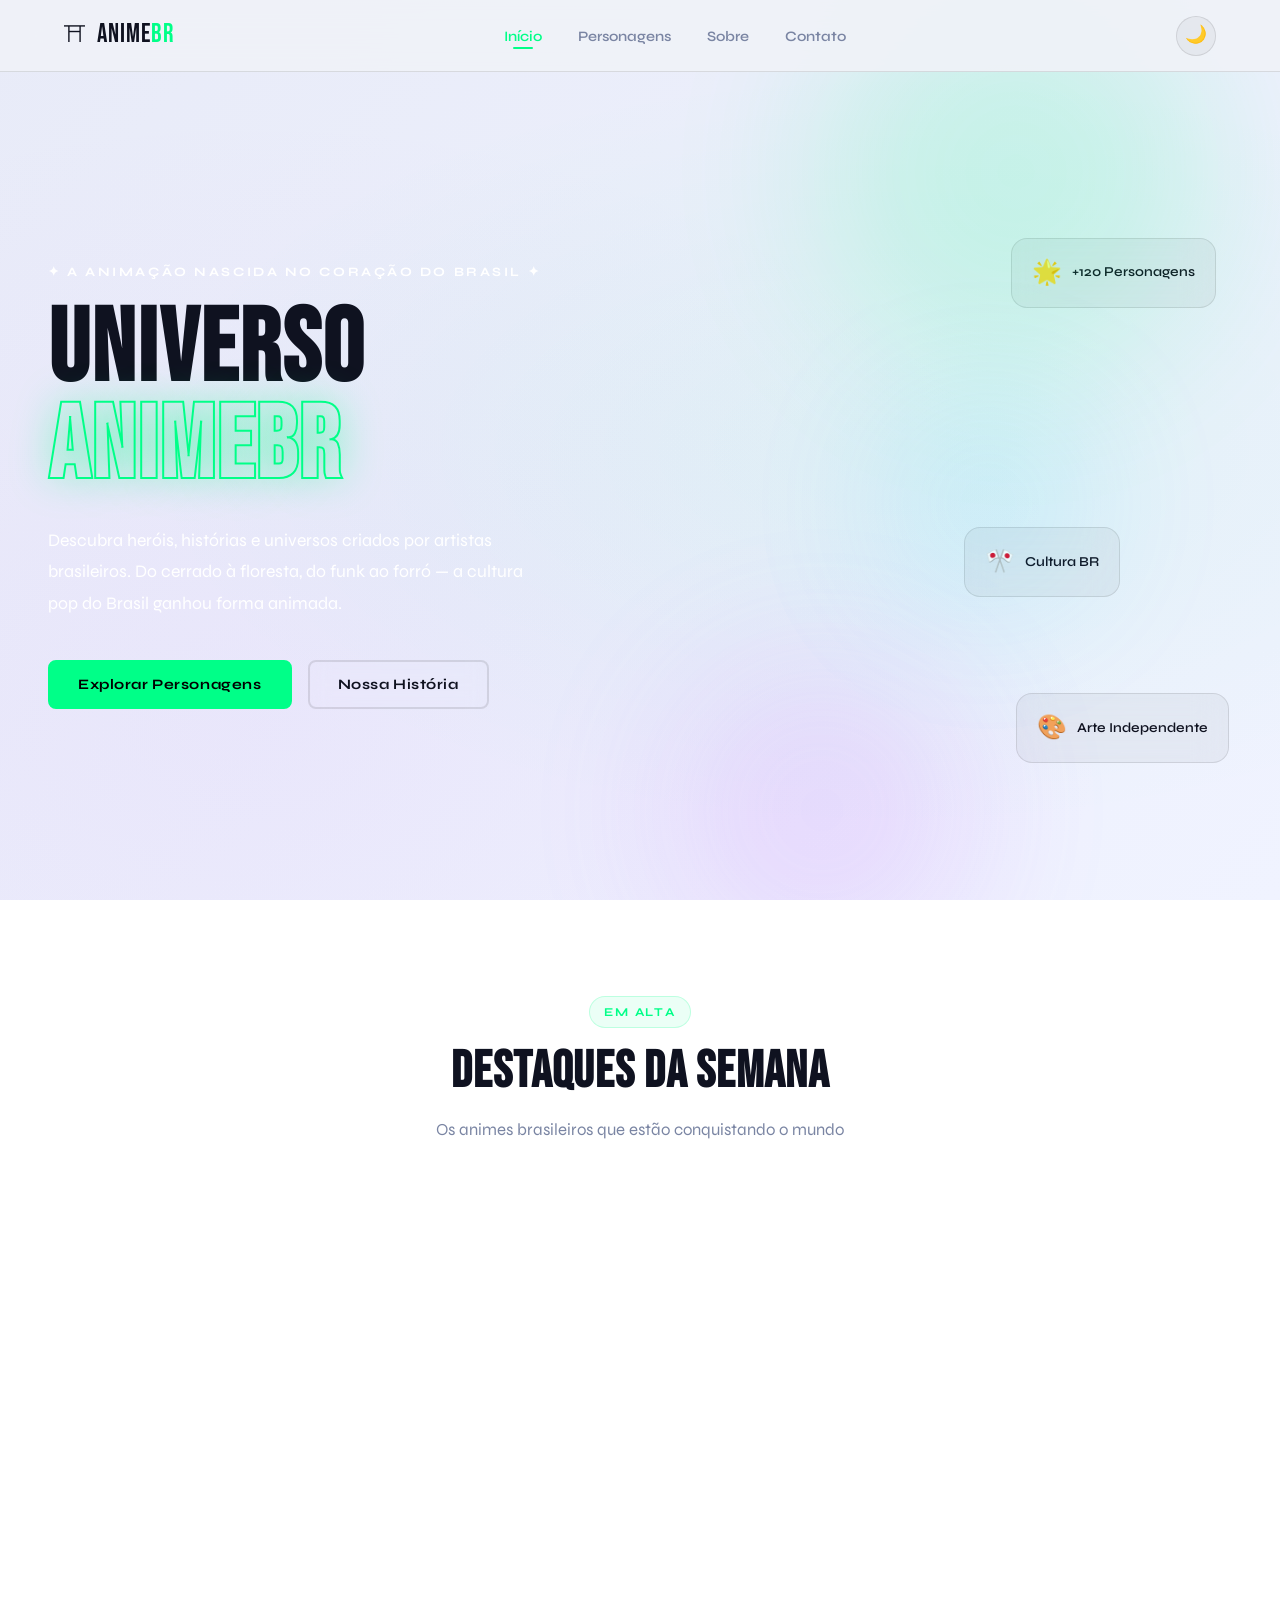
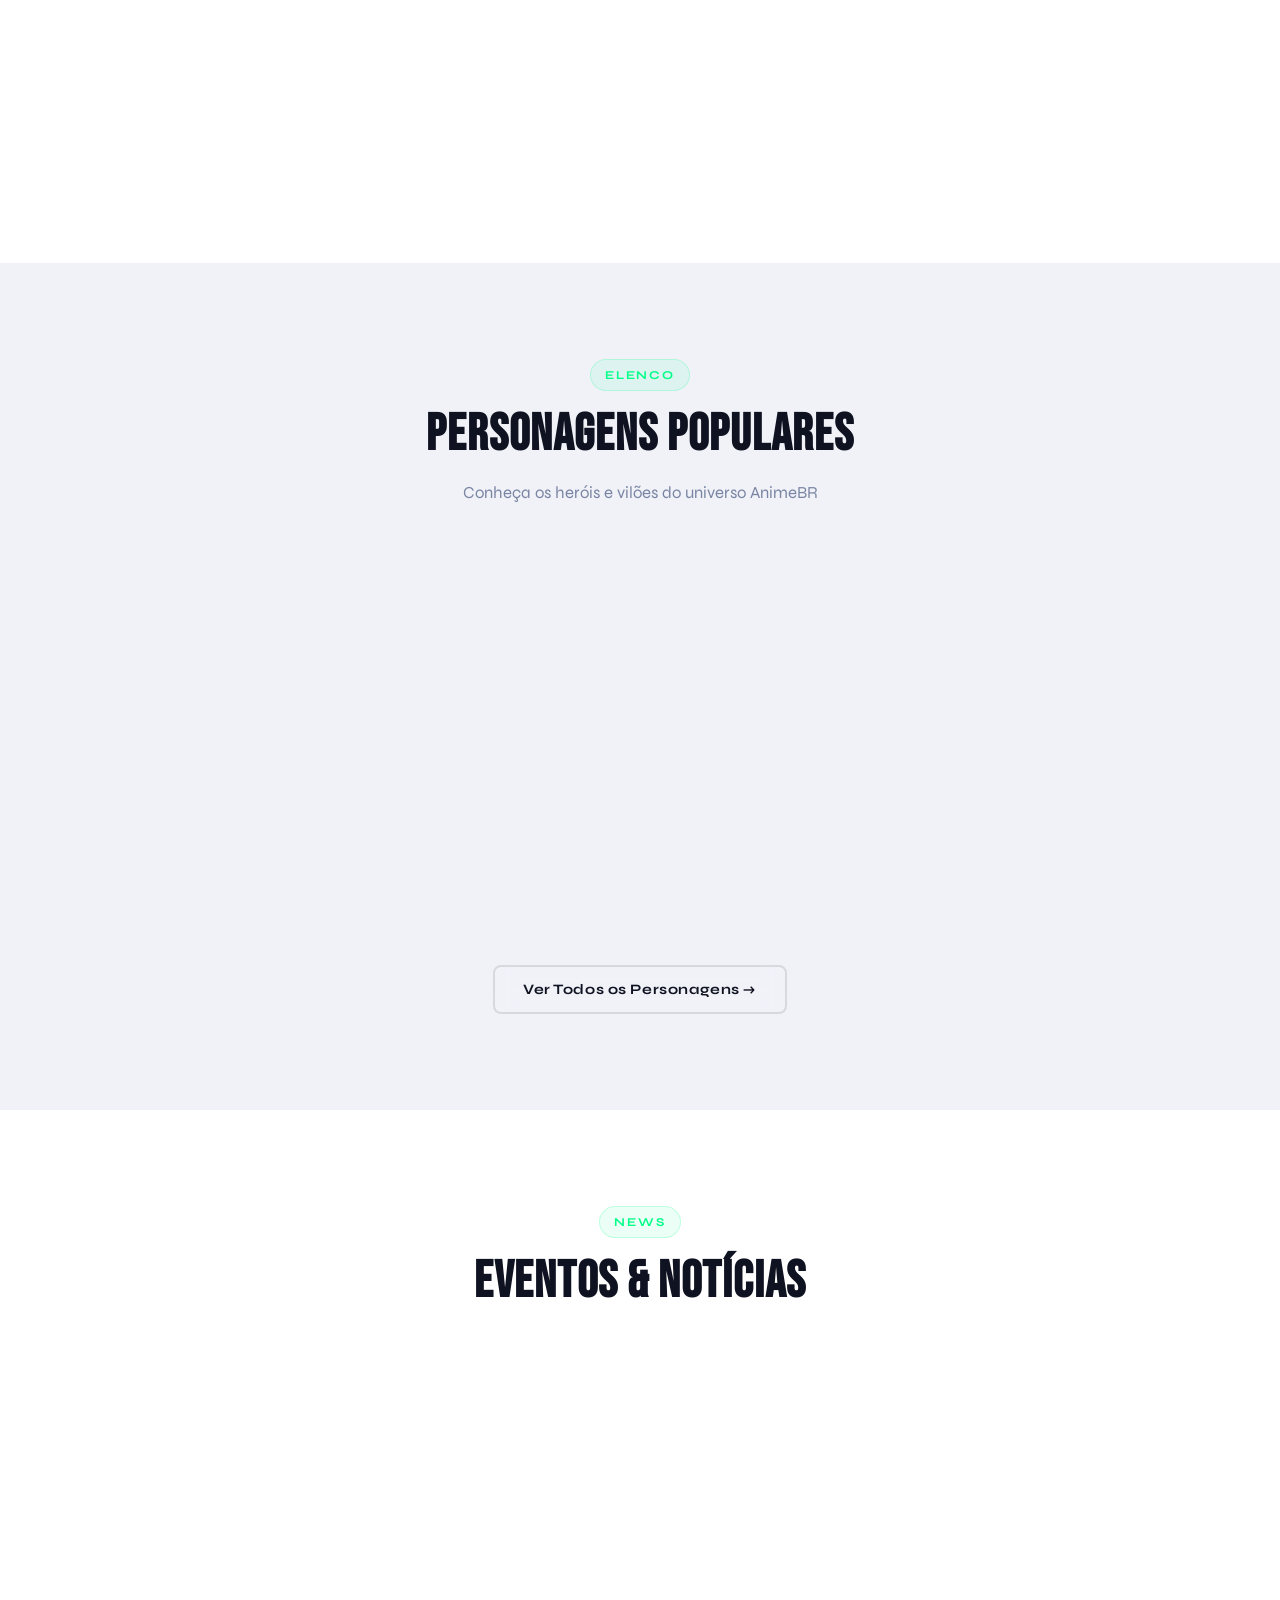
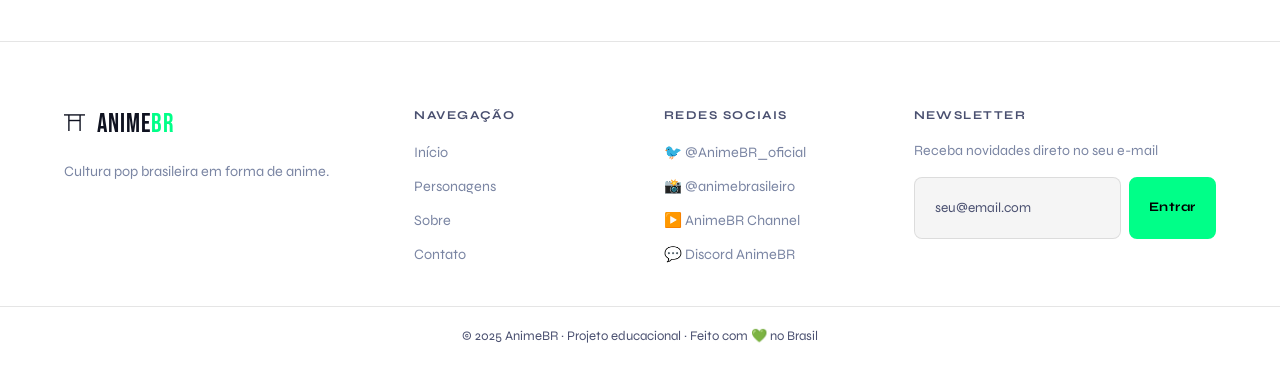
==== index.html @ d9c0e910 "initial commit" ====
<!DOCTYPE html>
<html lang="pt-BR">
<head>
  <meta charset="UTF-8" />
  <meta name="viewport" content="width=device-width, initial-scale=1.0" />
  <title>AnimeBR — Cultura Otaku do Brasil</title>

  <!-- Google Fonts -->
  <link rel="preconnect" href="https://fonts.googleapis.com" />
  <link rel="preconnect" href="https://fonts.gstatic.com" crossorigin />
  <link href="https://fonts.googleapis.com/css2?family=Bebas+Neue&family=Syne:wght@400;600;700;800&family=Space+Mono:wght@400;700&display=swap" rel="stylesheet" />

  <!-- CSS separados por responsabilidade -->
  <link rel="stylesheet" href="css/reset.css" />
  <link rel="stylesheet" href="css/global.css" />
  <link rel="stylesheet" href="css/header.css" />
  <link rel="stylesheet" href="css/home.css" />
  <link rel="stylesheet" href="css/footer.css" />
</head>
<body class="dark-mode">

  <!-- ===== HEADER ===== -->
  <header class="site-header" id="site-header">
    <div class="header-inner">
      <a href="index.html" class="logo">
        <span class="logo-icon">⛩</span>
        <span class="logo-text">Anime<span class="logo-br">BR</span></span>
      </a>

      <nav class="main-nav" id="main-nav">
        <ul class="nav-list">
          <li><a href="index.html" class="nav-link active">Início</a></li>
          <li><a href="personagens.html" class="nav-link">Personagens</a></li>
          <li><a href="sobre.html" class="nav-link">Sobre</a></li>
          <li><a href="contato.html" class="nav-link">Contato</a></li>
        </ul>
      </nav>

      <div class="header-actions">
        <button class="btn-theme" id="theme-btn-toggle" title="Alternar tema">🌙</button>
        <button class="btn-menu" id="hamburger" aria-label="Menu">
          <span></span><span></span><span></span>
        </button>
      </div>
    </div>
  </header>

  <!-- ===== HERO ===== -->
  <section class="hero" id="hero">
    <div class="hero-bg-overlay"></div>
    <div class="hero-content">
      <p class="hero-subtitle">✦ A animação nascida no coração do Brasil ✦</p>
      <h1 class="hero-title">
        Universo<br />
        <span class="hero-highlight">AnimeBR</span>
      </h1>
      <p class="hero-desc">
        Descubra heróis, histórias e universos criados por artistas brasileiros.
        Do cerrado à floresta, do funk ao forró — a cultura pop do Brasil ganhou forma animada.
      </p>
      <div class="hero-actions">
        <a href="personagens.html" class="btn btn-primary">Explorar Personagens</a>
        <a href="sobre.html" class="btn btn-outline">Nossa História</a>
      </div>
    </div>
    <div class="hero-visual">
      <div class="hero-card-float card-float-1">
        <div class="float-card-inner">
          <span class="float-emoji">🌟</span>
          <span class="float-label">+120 Personagens</span>
        </div>
      </div>
      <div class="hero-card-float card-float-2">
        <div class="float-card-inner">
          <span class="float-emoji">🎌</span>
          <span class="float-label">Cultura BR</span>
        </div>
      </div>
      <div class="hero-card-float card-float-3">
        <div class="float-card-inner">
          <span class="float-emoji">🎨</span>
          <span class="float-label">Arte Independente</span>
        </div>
      </div>
      <div class="hero-orb orb-1"></div>
      <div class="hero-orb orb-2"></div>
      <div class="hero-orb orb-3"></div>
    </div>
  </section>

  <!-- ===== DESTAQUES ===== -->
  <section class="section destaques-section" id="destaques">
    <div class="container">
      <div class="section-header">
        <span class="section-tag">Em Alta</span>
        <h2 class="section-title">Destaques da Semana</h2>
        <p class="section-desc">Os animes brasileiros que estão conquistando o mundo</p>
      </div>

     
      <div class="destaques-grid">

        <article class="destaque-card destaque-main">
          <div class="destaque-thumb destaque-thumb--guerreiro">
            <div class="destaque-badge">🔥 Trending</div>
            <div class="destaque-art">
              <div class="art-silhouette art-warrior"></div>
            </div>
          </div>
          <div class="destaque-info">
            <span class="destaque-cat">Ação / Aventura</span>
            <h3 class="destaque-title">Guerreiro do Sertão</h3>
            <p class="destaque-desc">Um jovem vaqueiro do Nordeste descobre poderes ancestrais ligados à caatinga e precisa defender sua terra de forças sobrenaturais.</p>
            <div class="destaque-meta">
              <span>⭐ 9.4</span>
              <span>📺 24 eps</span>
              <span>🗓 2024</span>
            </div>
            <a href="personagens.html" class="btn btn-primary btn-sm">Ver Personagens</a>
          </div>
        </article>

        <article class="destaque-card destaque-side">
          <div class="destaque-thumb destaque-thumb--amazonia">
            <div class="destaque-badge destaque-badge--new">Novo</div>
            <div class="destaque-art">
              <div class="art-silhouette art-shaman"></div>
            </div>
          </div>
          <div class="destaque-info">
            <span class="destaque-cat">Fantasia</span>
            <h3 class="destaque-title">Curupira Academy</h3>
            <p class="destaque-desc">Escola de entidades da floresta treina novos guardiões da Amazônia.</p>
            <div class="destaque-meta">
              <span>⭐ 8.8</span>
              <span>📺 12 eps</span>
            </div>
          </div>
        </article>

        <article class="destaque-card destaque-side">
          <div class="destaque-thumb destaque-thumb--funk">
            <div class="destaque-art">
              <div class="art-silhouette art-dancer"></div>
            </div>
          </div>
          <div class="destaque-info">
            <span class="destaque-cat">Slice of Life</span>
            <h3 class="destaque-title">Baile do Futuro</h3>
            <p class="destaque-desc">No Rio de 2080, a cultura funk virou religião e os DJs são semideuses.</p>
            <div class="destaque-meta">
              <span>⭐ 9.1</span>
              <span>📺 8 eps</span>
            </div>
          </div>
        </article>

      </div>
    </div>
  </section>

  <!-- ===== PERSONAGENS ===== -->
  <section class="section personagens-preview" id="personagens-preview">
    <div class="container">
      <div class="section-header">
        <span class="section-tag">Elenco</span>
        <h2 class="section-title">Personagens Populares</h2>
        <p class="section-desc">Conheça os heróis e vilões do universo AnimeBR</p>
      </div>

      <!-- Cards gerados via JS (cards.js) -->
      <div class="personagens-grid" id="personagens-grid">
        <!-- preenchido por js/cards.js -->
      </div>

      <div class="section-cta">
        <a href="personagens.html" class="btn btn-outline">Ver Todos os Personagens →</a>
      </div>
    </div>
  </section>

  <!-- ===== NOTICIAS ===== -->
  <section class="section noticias-section" id="noticias">
    <div class="container">
      <div class="section-header">
        <span class="section-tag">News</span>
        <h2 class="section-title">Eventos & Notícias</h2>
      </div>

     
      <div class="noticias-grid">

        <div class="noticia-card">
          <div class="noticia-data">
            <span class="noticia-dia">15</span>
            <span class="noticia-mes">Jun</span>
          </div>
          <div class="noticia-content">
            <span class="noticia-tag">Evento</span>
            <h4 class="noticia-title">AnimeFest São Paulo 2025</h4>
            <p class="noticia-desc">Maior evento de cultura otaku do Brasil recebe painéis exclusivos dos criadores de Guerreiro do Sertão e Curupira Academy.</p>
          </div>
        </div>

        <div class="noticia-card">
          <div class="noticia-data">
            <span class="noticia-dia">03</span>
            <span class="noticia-mes">Jul</span>
          </div>
          <div class="noticia-content">
            <span class="noticia-tag">Lançamento</span>
            <h4 class="noticia-title">Nova Temporada: Boto Cor-de-Rosa</h4>
            <p class="noticia-desc">A segunda temporada do aclamado anime ambientado no Amazonas chega com novos personagens e mitologia expandida.</p>
          </div>
        </div>

        <div class="noticia-card">
          <div class="noticia-data">
            <span class="noticia-dia">22</span>
            <span class="noticia-mes">Jul</span>
          </div>
          <div class="noticia-content">
            <span class="noticia-tag">Prêmio</span>
            <h4 class="noticia-title">AnimeBR vence prêmio internacional</h4>
            <p class="noticia-desc">Pela primeira vez, uma produção 100% brasileira leva o troféu de melhor animação no Festival de Tóquio.</p>
          </div>
        </div>

      </div>
    </div>
  </section>

  <!-- ===== FOOTER ===== -->
  <footer class="site-footer" id="site-footer">
    <div class="footer-inner container">
      <div class="footer-brand">
        <a href="index.html" class="logo">
          <span class="logo-icon">⛩</span>
          <span class="logo-text">Anime<span class="logo-br">BR</span></span>
        </a>
        <p class="footer-tagline">Cultura pop brasileira em forma de anime.</p>
      </div>

      <div class="footer-links">
        <h5 class="footer-heading">Navegação</h5>
        <ul>
          <li><a href="index.html">Início</a></li>
          <li><a href="personagens.html">Personagens</a></li>
          <li><a href="sobre.html">Sobre</a></li>
          <li><a href="contato.html">Contato</a></li>
        </ul>
      </div>

      <div class="footer-links">
        <h5 class="footer-heading">Redes Sociais</h5>
        <ul>
          <li><a href="#">🐦 @AnimeBR_oficial</a></li>
          <li><a href="#">📸 @animebrasileiro</a></li>
          <li><a href="#">▶️ AnimeBR Channel</a></li>
          <li><a href="#">💬 Discord AnimeBR</a></li>
        </ul>
      </div>

      <div class="footer-newsletter">
        <h5 class="footer-heading">Newsletter</h5>
        <p>Receba novidades direto no seu e-mail</p>
        <div class="newsletter-form">
          <input type="email" placeholder="seu@email.com" class="newsletter-input" />
          <button class="btn btn-primary btn-sm">Entrar</button>
        </div>
      </div>
    </div>
    <div class="footer-bottom">
      <p>© 2025 AnimeBR · Projeto educacional · Feito com 💚 no Brasil</p>
    </div>
  </footer>

  <!-- JS separados por responsabilidade -->
  <script src="js/theme.js"></script>
  <script src="js/menu.js"></script>
  <script src="js/cards.js"></script>
  <script src="js/main.js"></script>
</body>
</html>
---- css/global.css ----
/* ================================================
   css/global.css — AnimeBR
   Variáveis, tipografia, utilitários globais
   ================================================ */

/* ── VARIÁVEIS DE TEMA DARK (padrão) ── */
:root {
  /* Cores neon */
  --neon-green:   #00ff88;
  --neon-blue:    #00cfff;
  --neon-purple:  #bf5fff;
  --neon-yellow:  #ffe600;

  /* Backgrounds */
  --bg-primary:   #0a0c10;
  --bg-secondary: #111420;
  --bg-card:      #161926;

  /* Glass effect */
  --glass-bg:     rgba(255, 255, 255, 0.04);
  --glass-border: rgba(255, 255, 255, 0.08);

  /* Texto */
  --text-primary:   #f0f4ff;
  --text-secondary: #7a85a3;
  --text-muted:     #4a5070;

  /* Gradientes */
  --grad-hero:    linear-gradient(135deg, #0a0c10 0%, #0d1220 50%, #101528 100%);
  --grad-green:   linear-gradient(135deg, #00ff88, #00cfff);
  --grad-purple:  linear-gradient(135deg, #bf5fff, #00cfff);
  --grad-brazil:  linear-gradient(135deg, #009c3b, #ffdf00, #002776);

  /* Sombras */
  --shadow-neon:  0 0 20px rgba(0, 255, 136, 0.2);
  --shadow-card:  0 8px 32px rgba(0, 0, 0, 0.4);

  /* Tipografia */
  --font-display: 'Bebas Neue', sans-serif;
  --font-body:    'Syne', sans-serif;
  --font-mono:    'Space Mono', monospace;

  /* Layout */
  --header-h:     72px;
  --container-w:  1200px;
  --radius-sm:    8px;
  --radius-md:    16px;
  --radius-lg:    24px;

  /* Transições */
  --transition:   0.3s cubic-bezier(0.4, 0, 0.2, 1);
}

/* ── TEMA LIGHT ── */
body.light-mode {
  --bg-primary:   #f0f2f8;
  --bg-secondary: #ffffff;
  --bg-card:      #ffffff;

  --glass-bg:     rgba(0, 0, 0, 0.04);
  --glass-border: rgba(0, 0, 0, 0.1);

  --text-primary:   #0f1220;
  

  --shadow-card:  0 8px 32px rgba(0, 0, 0, 0.08);
  --grad-hero:    linear-gradient(135deg, #e8ebf8 0%, #f0f3ff 100%);
}

/* ── BASE ── */
body {
  font-family: var(--font-body);
  background-color: var(--bg-primary);
  color: var(--text-primary);
  transition: background-color 0.4s ease, color 0.4s ease;
}

/* ── CONTAINER ── */
.container {
  max-width: var(--container-w);
  margin: 0 auto;
  padding: 0 24px;
}

/* ── SEÇÕES ── */
.section {
  padding: 96px 0;
}

/* ── SECTION HEADER ── */
.section-header {
  text-align: center;
  margin-bottom: 48px;
}

.section-tag {
  display: inline-block;
  font-size: 0.75rem;
  font-weight: 700;
  letter-spacing: 0.15em;
  text-transform: uppercase;
  color: var(--neon-green);
  background: rgba(0, 255, 136, 0.08);
  border: 1px solid rgba(0, 255, 136, 0.2);
  padding: 6px 14px;
  border-radius: 100px;
  margin-bottom: 16px;
}

.section-title {
  font-family: var(--font-display);
  font-size: clamp(2rem, 4vw, 3.2rem);
  color: var(--text-primary);
  line-height: 1.1;
  margin-bottom: 16px;
  letter-spacing: 0.02em;
}

.section-desc {
  font-size: 1.05rem;
  color: var(--text-secondary);
  max-width: 560px;
  margin: 0 auto;
  line-height: 1.7;
}

/* ── BOTÕES ── */
.btn {
  display: inline-flex;
  align-items: center;
  justify-content: center;
  gap: 8px;
  padding: 12px 28px;
  border-radius: var(--radius-sm);
  font-family: var(--font-body);
  font-weight: 700;
  font-size: 0.9rem;
  letter-spacing: 0.04em;
  cursor: pointer;
  transition: var(--transition);
  text-decoration: none;
  border: 2px solid transparent;
  white-space: nowrap;
}

.btn-primary {
  background: var(--neon-green);
  color: #000;
  border-color: var(--neon-green);
}


.btn-primary:hover {
  background: transparent;
  color: var(--neon-green);
  box-shadow: var(--shadow-neon);
}


.btn-primary:hover {
  transform: translateY(-3px);
 }

.btn-outline {
  background: transparent;
  color: var(--text-primary);
  border-color: var(--glass-border);
  backdrop-filter: blur(10px);
}

.btn-outline:hover {
  border-color: var(--neon-green);
  color: var(--neon-green);
  transform: translateY(-2px);
}

.btn-sm {
  padding: 8px 18px;
  font-size: 0.82rem;
}

/* ── SECTION CTA ── */
.section-cta {
  text-align: center;
  margin-top: 48px;
}

/* ── PAGE HERO (páginas internas) ── */
.page-hero {
  min-height: 320px;
  display: flex;
  align-items: center;
  padding-top: var(--header-h);
  position: relative;
  overflow: hidden;
  background: var(--grad-hero);
}

.page-hero-content {
  position: relative;
  z-index: 2;
  padding: 60px 24px;
}

.page-hero-title {
  font-family: var(--font-display);
  font-size: clamp(3rem, 6vw, 5rem);
  color: var(--text-primary);
  line-height: 1;
  margin: 12px 0;
  letter-spacing: 0.02em;
}

.page-hero-desc {
  font-size: 1.1rem;
  color: var(--text-secondary);
  margin-top: 12px;
}

.page-hero-orbs {
  position: absolute;
  inset: 0;
  z-index: 1;
  pointer-events: none;
}

/* ── ORB DECORATIVOS ── */
.hero-orb {
  position: absolute;
  border-radius: 50%;
  filter: blur(80px);
  opacity: 0.15;
}

.orb-1 {
  width: 400px;
  height: 400px;
  background: var(--neon-green);
  top: -100px;
  right: 10%;
}

.orb-2 {
  width: 300px;
  height: 300px;
  background: var(--neon-purple);
  bottom: -60px;
  left: 5%;
}

.orb-3 {
  width: 200px;
  height: 200px;
  background: var(--neon-blue);
  top: 40%;
  right: 30%;
}

/* ── LOGO ── */
.logo {
  display: flex;
  align-items: center;
  gap: 10px;
  font-family: var(--font-display);
  font-size: 1.6rem;
  color: var(--text-primary);
  letter-spacing: 0.04em;
}

.logo-icon { font-size: 1.4rem; }
.logo-br { color: var(--neon-green); }

/* ── SCROLLBAR ── */
::-webkit-scrollbar { width: 6px; }
::-webkit-scrollbar-track { background: var(--bg-primary); }
::-webkit-scrollbar-thumb { background: var(--glass-border); border-radius: 3px; }
::-webkit-scrollbar-thumb:hover { background: var(--neon-green); }

/* ── SELEÇÃO ── */
::selection {
  background: rgba(0, 255, 136, 0.25);
  color: var(--text-primary);
}

/* ── RESPONSIVO BÁSICO ── */
@media (max-width: 768px) {
  .section { padding: 64px 0; }
  .page-hero-content { padding: 48px 24px; }
}
---- css/header.css ----
/* ================================================
   css/header.css — AnimeBR
   Estilos do cabeçalho e navegação principal
   ================================================ */

.site-header {
  position: fixed;
  top: 0;
  left: 0;
  right: 0;
  z-index: 100;
  height: var(--header-h);
  background: rgba(10, 12, 16, 0.85);
  backdrop-filter: blur(20px);
  -webkit-backdrop-filter: blur(20px);
  border-bottom: 1px solid var(--glass-border);
  transition: background var(--transition), border-color var(--transition);
}

/* Header no modo claro */
body.light-mode .site-header {
  background: rgba(240, 242, 248, 0.9);
}

/* Header com scroll */
.site-header.scrolled {
  background: rgba(10, 12, 16, 0.98);
  box-shadow: 0 4px 24px rgba(0, 0, 0, 0.3);
}

.header-inner {
  display: flex;
  align-items: center;
  justify-content: space-between;
  height: 100%;
  max-width: var(--container-w);
  margin: 0 auto;
  padding: 0 24px;
}

/* ── NAVEGAÇÃO ── */
.main-nav { display: flex; }

.nav-list {
  display: flex;
  align-items: center;
  gap: 4px;
}

.nav-link {
  padding: 8px 16px;
  border-radius: var(--radius-sm);
  font-weight: 600;
  font-size: 0.9rem;
  color: var(--text-secondary);
  transition: color var(--transition), background var(--transition);
  position: relative;
}

.nav-link::after {
  content: '';
  position: absolute;
  bottom: 4px;
  left: 50%;
  transform: translateX(-50%) scaleX(0);
  width: 20px;
  height: 2px;
  background: var(--neon-green);
  border-radius: 2px;
  transition: transform var(--transition);
}

.nav-link:hover {
  color: var(--text-primary);
  background: var(--glass-bg);
}

.nav-link:hover::after,
.nav-link.active::after {
  transform: translateX(-50%) scaleX(1);
}

.nav-link.active {
  color: var(--neon-green);
}

/* ── AÇÕES DO HEADER ── */
.header-actions {
  display: flex;
  align-items: center;
  gap: 12px;
}

/* Botão tema */
.btn-theme {
  width: 40px;
  height: 40px;
  border-radius: 50%;
  background: var(--glass-bg);
  border: 1px solid var(--glass-border);
  font-size: 1.1rem;
  display: flex;
  align-items: center;
  justify-content: center;
  cursor: pointer;
  transition: var(--transition);
}

.btn-theme:hover {
  background: rgba(0, 255, 136, 0.1);
  border-color: var(--neon-green);
  transform: rotate(20deg);
}

/* ── MENU HAMBURGUER ── */
.btn-menu {
  display: none;
  flex-direction: column;
  justify-content: center;
  gap: 5px;
  width: 40px;
  height: 40px;
  padding: 8px;
  cursor: pointer;
}

.btn-menu span {
  display: block;
  width: 100%;
  height: 2px;
  background: var(--text-primary);
  border-radius: 2px;
  transition: var(--transition);
}

/* Hamburguer ativo */
.btn-menu.active span:nth-child(1) {
  transform: translateY(7px) rotate(45deg);
}
.btn-menu.active span:nth-child(2) {
  opacity: 0;
  transform: scaleX(0);
}
.btn-menu.active span:nth-child(3) {
  transform: translateY(-7px) rotate(-45deg);
}

/* ── RESPONSIVO ── */
@media (max-width: 768px) {
  .btn-menu { display: flex; }

  .main-nav {
    position: fixed;
    top: var(--header-h);
    left: 0;
    right: 0;
    background: var(--bg-secondary);
    border-bottom: 1px solid var(--glass-border);
    padding: 16px 24px 24px;
    transform: translateY(-110%);
    transition: transform var(--transition);
    z-index: 99;
  }

  .main-nav.open {
    transform: translateY(0);
  }

  .nav-list {
    flex-direction: column;
    align-items: flex-start;
    gap: 4px;
  }

  .nav-link {
    width: 100%;
    padding: 12px 16px;
  }
}
---- css/home.css ----
/* ================================================
   css/home.css — AnimeBR
   Estilos específicos da página inicial (index.html)
   ================================================ */

/* ══════════════════════════════════════════════
   HERO SECTION
══════════════════════════════════════════════ */
.hero {
  min-height: 100vh;
  display: grid;
  grid-template-columns: 1fr 1fr;
  align-items: center;
  position: relative;
  overflow: hidden;
  background: var(--grad-hero);
  padding-top: var(--header-h);
}

.hero-bg-overlay {
  position: absolute;
  inset: 0;
  background:
    radial-gradient(ellipse at 70% 50%, rgba(0, 255, 136, 0.06) 0%, transparent 60%),
    radial-gradient(ellipse at 20% 80%, rgba(191, 95, 255, 0.06) 0%, transparent 60%);
  pointer-events: none;
}

.hero-content {
  padding: 80px 24px 80px 48px;
  max-width: 680px;
  position: relative;
  z-index: 2;
}

.hero-subtitle {
  font-size: 0.8rem;
  font-weight: 700;
  letter-spacing: 0.2em;
  text-transform: uppercase;
  color: white;
  /* altera para branco Desafio 1 */
  margin-bottom: 20px;
}

.hero-title {
  font-family: var(--font-display);
  font-size: clamp(4rem, 8vw, 7rem);
  line-height: 0.95;
  color: var(--text-primary);
  letter-spacing: 0.02em;
  margin-bottom: 28px;
}

.hero-highlight {
  color: transparent;
  -webkit-text-stroke: 2px var(--neon-green);
  text-shadow: 0 0 40px rgba(0, 255, 136, 0.4);
  display: block;
}

.hero-desc {
  font-size: 1.1rem;
  color: white;
  /* Altera para branco Desafio 1*/
  line-height: 1.8;
  max-width: 480px;
  margin-bottom: 40px;
}

.hero-actions {
  display: flex;
  flex-direction: row;
  /* Altera para row Desafio 3*/
  gap: 16px;
  align-items: flex-start;
}

/* ── HERO VISUAL ── */
.hero-visual {
  position: relative;
  height: 100%;
  min-height: 500px;
  display: flex;
  align-items: center;
  justify-content: center;
  z-index: 2;
}

/* Cards flutuantes decorativos */
.hero-card-float {
  position: absolute;
  background: var(--glass-bg);
  border: 1px solid var(--glass-border);
  border-radius: var(--radius-md);
  backdrop-filter: blur(16px);
  padding: 16px 20px;
  animation: float 6s ease-in-out infinite;
}

.card-float-1 {
  top: 20%;
  right: 10%;
  animation-delay: 0s;
}

.card-float-2 {
  top: 55%;
  right: 25%;
  animation-delay: -2s;
}

.card-float-3 {
  top: 75%;
  right: 8%;
  animation-delay: -4s;
}

.float-card-inner {
  display: flex;
  align-items: center;
  gap: 10px;
}

.float-emoji {
  font-size: 1.5rem;
}

.float-label {
  font-size: 0.85rem;
  font-weight: 600;
  color: var(--text-primary);
  white-space: nowrap;
}

@keyframes float {

  0%,
  100% {
    transform: translateY(0);
  }

  50% {
    transform: translateY(-12px);
  }
}

/* ══════════════════════════════════════════════
   DESTAQUES
══════════════════════════════════════════════ */
.destaques-section {
  background: var(--bg-secondary);
}


.destaques-grid {
  display: grid;
  grid-template-columns: 1fr 2fr;
  grid-template-rows: auto auto;
  gap: 24px;
}

.destaque-card {
  background: var(--bg-card);
  border: 1px solid var(--glass-border);
  border-radius: var(--radius-lg);
  overflow: hidden;
  transition: transform var(--transition), border-color var(--transition);
}

.destaque-card:hover {
  transform: translateY(-4px);
  border-color: rgba(0, 255, 136, 0.2);
}

.destaque-main {
  grid-column: 2;
  grid-row: 1 / 3;
  display: flex;
  flex-direction: column;
}

.destaque-side {
  grid-column: 1;
  display: flex;
  align-items: stretch;
}

/* Inverte o Grid-column do .destaque-side .destaque-main Desafio 6*/
.destaque-side .destaque-thumb {
  flex: 0 0 140px;
  min-height: 160px;
}

.destaque-side .destaque-info {
  flex: 1;
  padding: 20px;
}

.destaque-thumb {
  position: relative;
  min-height: 280px;
  overflow: hidden;
  display: flex;
  align-items: center;
  justify-content: center;
}

.destaque-thumb--guerreiro {
  background: linear-gradient(135deg, #1a0a2e, #2d1450);
}

.destaque-thumb--amazonia {
  background: linear-gradient(135deg, #0a1a10, #0d2b18);
}

.destaque-thumb--funk {
  background: linear-gradient(135deg, #1a1000, #2b1d00);
}

.destaque-badge {
  position: absolute;
  top: 12px;
  left: 12px;
  background: rgba(255, 60, 60, 0.9);
  color: white;
  font-size: 0.72rem;
  font-weight: 700;
  letter-spacing: 0.08em;
  padding: 4px 10px;
  border-radius: 100px;
  z-index: 2;
}

.destaque-badge--new {
  background: rgba(0, 200, 100, 0.9);
}

/* Silhuetas decorativas SVG-like */
.destaque-art {
  position: relative;
  z-index: 1;
}

.art-silhouette {
  width: 120px;
  height: 200px;
  border-radius: 60px 60px 20px 20px;
  opacity: 0.4;
}

.art-warrior {
  background: linear-gradient(180deg, var(--neon-purple), transparent);
}

.art-shaman {
  background: linear-gradient(180deg, var(--neon-green), transparent);
}

.art-dancer {
  background: linear-gradient(180deg, var(--neon-yellow), transparent);
}

.destaque-info {
  padding: 28px;
}

.destaque-cat {
  font-size: 0.72rem;
  font-weight: 700;
  letter-spacing: 0.1em;
  text-transform: uppercase;
  color: var(--neon-green);
  margin-bottom: 8px;
  display: block;
}

.destaque-title {
  font-family: var(--font-display);
  font-size: 1.8rem;
  color: var(--text-primary);
  margin-bottom: 12px;
  letter-spacing: 0.02em;
}

.destaque-desc {
  font-size: 0.95rem;
  color: var(--text-secondary);
  line-height: 1.7;
  margin-bottom: 20px;
}

.destaque-meta {
  display: flex;
  gap: 16px;
  font-size: 0.85rem;
  color: var(--text-muted);
  margin-bottom: 24px;
}

/* ══════════════════════════════════════════════
   PERSONAGENS PREVIEW (cards na home)
══════════════════════════════════════════════ */
.personagens-grid {
  display: grid;
  grid-template-columns: repeat(auto-fill, minmax(220px, 1fr));
  gap: 48px;
  /* ← muito espaçado! corrija para ~20-24px */
}

/* Estilos dos cards gerados pelo JS */
.personagem-card {
  background: var(--bg-card);
  border: 1px solid var(--glass-border);
  border-radius: var(--radius-md);
  overflow: hidden;
  transition: transform var(--transition), border-color var(--transition), box-shadow var(--transition);
  cursor: pointer;
}

.personagem-card:hover {
  transform: translateY(-8px);
  border-color: rgba(0, 255, 136, 0.3);
  box-shadow: 0 16px 40px rgba(0, 0, 0, 0.4), 0 0 0 1px rgba(0, 255, 136, 0.1);
}


.card-avatar {
  width: 100%;
  height: 200px;
  display: flex;
  align-items: center;
  justify-content: center;
  font-size: 5rem;
  object-fit: none;
  /* Altera para none Desafio 5*/
  position: relative;
  overflow: hidden;
}

.card-body {
  padding: 20px;
}

.card-tipo {
  font-size: 0.7rem;
  font-weight: 700;
  letter-spacing: 0.12em;
  text-transform: uppercase;
  color: var(--neon-green);
  margin-bottom: 6px;
  display: block;
}

.card-nome {
  font-family: var(--font-body);
  font-weight: 800;
  font-size: 1.05rem;
  color: var(--text-primary);
  margin-bottom: 6px;
}

.card-anime {
  font-size: 0.82rem;
  color: var(--text-muted);
  margin-bottom: 12px;
}

.card-poder {
  font-size: 0.8rem;
  color: var(--text-secondary);
  padding: 6px 10px;
  background: var(--glass-bg);
  border-radius: var(--radius-sm);
  border: 1px solid var(--glass-border);
}

/* ══════════════════════════════════════════════
   NOTÍCIAS
══════════════════════════════════════════════ */
.noticias-section {
  background: var(--bg-secondary);
}

.noticias-grid {
  display: grid;
  grid-template-columns: repeat(3, 1fr);
  gap: 24px;
}

.noticia-card {
  display: flex;
  gap: 20px;
  background: var(--bg-card);
  border: 1px solid var(--glass-border);
  border-radius: var(--radius-md);
  padding: 24px;
  transition: var(--transition);
}

.noticia-card:hover {
  border-color: rgba(0, 255, 136, 0.2);
  transform: translateY(-3px);
}

.noticia-data {
  display: flex;
  flex-direction: column;
  align-items: center;
  min-width: 48px;
  padding-top: 4px;
}

.noticia-dia {
  font-family: var(--font-display);
  font-size: 2.2rem;
  color: var(--neon-green);
  line-height: 1;
}

.noticia-mes {
  font-size: 0.7rem;
  font-weight: 700;
  letter-spacing: 0.1em;
  text-transform: uppercase;
  color: var(--text-muted);
}

.noticia-tag {
  font-size: 0.68rem;
  font-weight: 700;
  letter-spacing: 0.1em;
  text-transform: uppercase;
  color: var(--neon-blue);
  margin-bottom: 6px;
  display: block;
}

.noticia-title {
  font-family: var(--font-body);
  font-weight: 700;
  font-size: 0.95rem;
  color: var(--text-primary);
  margin-bottom: 8px;
  line-height: 1.4;
}


.noticia-desc {
  /* font-family: var(--font-body); */
  font-size: 0.82rem;
  color: var(--text-secondary);
  line-height: 1.6;
}

/* ── RESPONSIVO ── */
@media (max-width: 1024px) {
  .hero {
    grid-template-columns: 1fr;
  }

  .hero-visual {
    display: none;
  }

  .hero-content {
    padding: 80px 24px;
    max-width: 100%;
  }

  .destaques-grid {
    grid-template-columns: 1fr;
  }

  .destaque-main {
    grid-row: auto;
  }

  .noticias-grid {
    grid-template-columns: 1fr;
  }
}

@media (max-width: 600px) {
  .personagens-grid {
    grid-template-columns: repeat(2, 1fr);
    gap: 12px;
  }
}
---- css/footer.css ----
/* ================================================
   css/footer.css — AnimeBR
   Estilos do rodapé do site
   ================================================ */

.site-footer {
  background: var(--bg-secondary);
  border-top: 1px solid var(--glass-border);
  margin-top: auto;
}

.footer-inner {
  display: grid;
  grid-template-columns: 1.5fr 1fr 1fr 1.5fr;
  gap: 48px;
  padding: 64px 24px 40px;
}

/* ── BRAND ── */
.footer-brand .logo {
  margin-bottom: 16px;
}

.footer-tagline {
  font-size: 0.9rem;
  color: var(--text-secondary);
  line-height: 1.6;
}

/* ── LINKS ── */
.footer-heading {
  font-size: 0.75rem;
  font-weight: 700;
  letter-spacing: 0.12em;
  text-transform: uppercase;
  color: var(--text-muted);
  margin-bottom: 16px;
}

.footer-links ul {
  display: flex;
  flex-direction: column;
  gap: 10px;
}

.footer-links a {
  font-size: 0.9rem;
  color: var(--text-secondary);
  transition: color var(--transition);
}

.footer-links a:hover {
  color: var(--neon-green);
}

/* ── NEWSLETTER ── */
.footer-newsletter p {
  font-size: 0.88rem;
  color: var(--text-secondary);
  margin-bottom: 16px;
  line-height: 1.5;
}

.newsletter-form {
  display: flex;
  gap: 8px;
}

.newsletter-input {
  flex: 1;
  padding: 20px 20px;
  /* altera para 20 20 Desafio 2*/
  background: var(--glass-bg);
  border: 1px solid var(--glass-border);
  border-radius: var(--radius-sm);
  color: var(--text-primary);
  font-size: 0.85rem;
  transition: border-color var(--transition);
  outline: none;
}

.newsletter-input:focus {
  border-color: var(--neon-green);
}

.newsletter-input::placeholder {
  color: var(--text-muted);
}

/* ── BOTTOM BAR ── */
.footer-bottom {
  border-top: 1px solid var(--glass-border);
  padding: 20px 24px;
  text-align: center;
}

.footer-bottom p {
  font-size: 0.82rem;
  color: var(--text-muted);
}

/* ── RESPONSIVO ── */
@media (max-width: 900px) {
  .footer-inner {
    grid-template-columns: 1fr 1fr;
    gap: 32px;
  }
}

@media (max-width: 520px) {
  .footer-inner {
    grid-template-columns: 1fr;
    padding: 48px 24px 32px;
    gap: 28px;
  }

  .newsletter-form {
    flex-direction: column;
  }
}
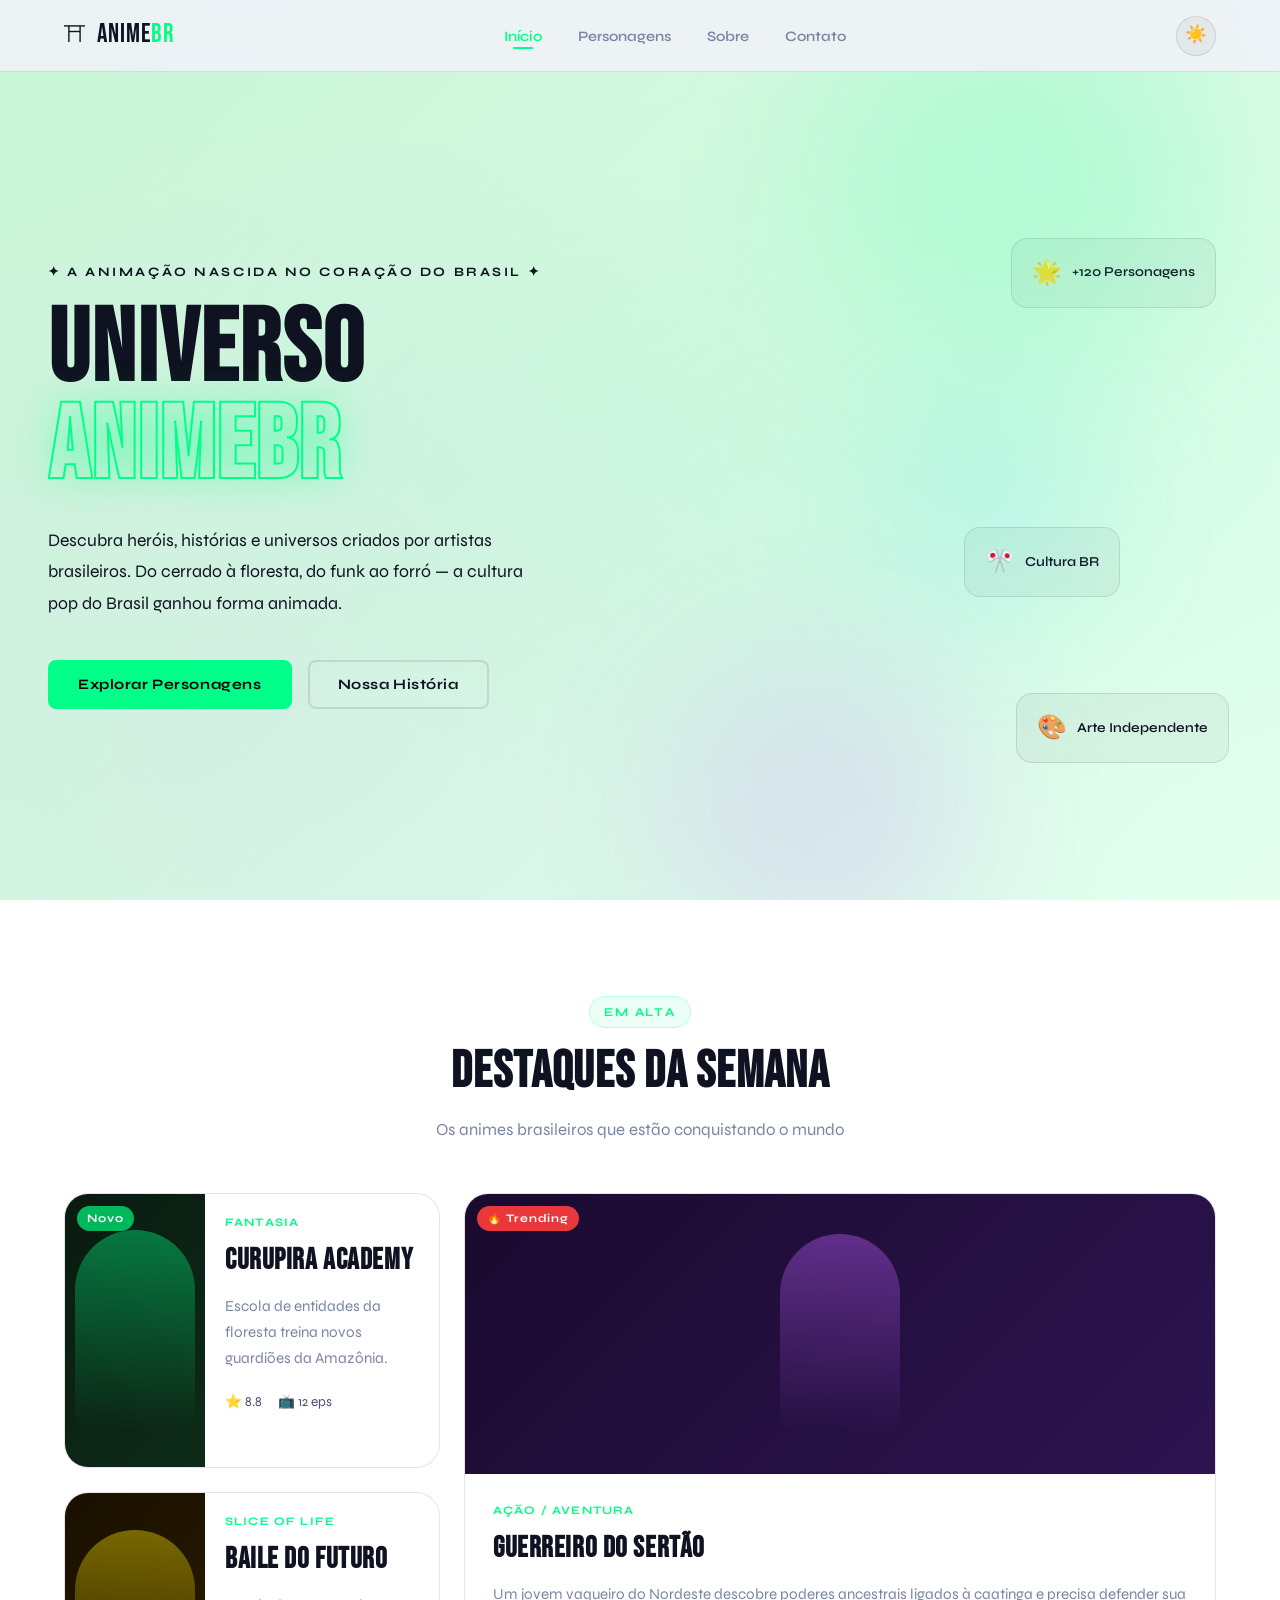
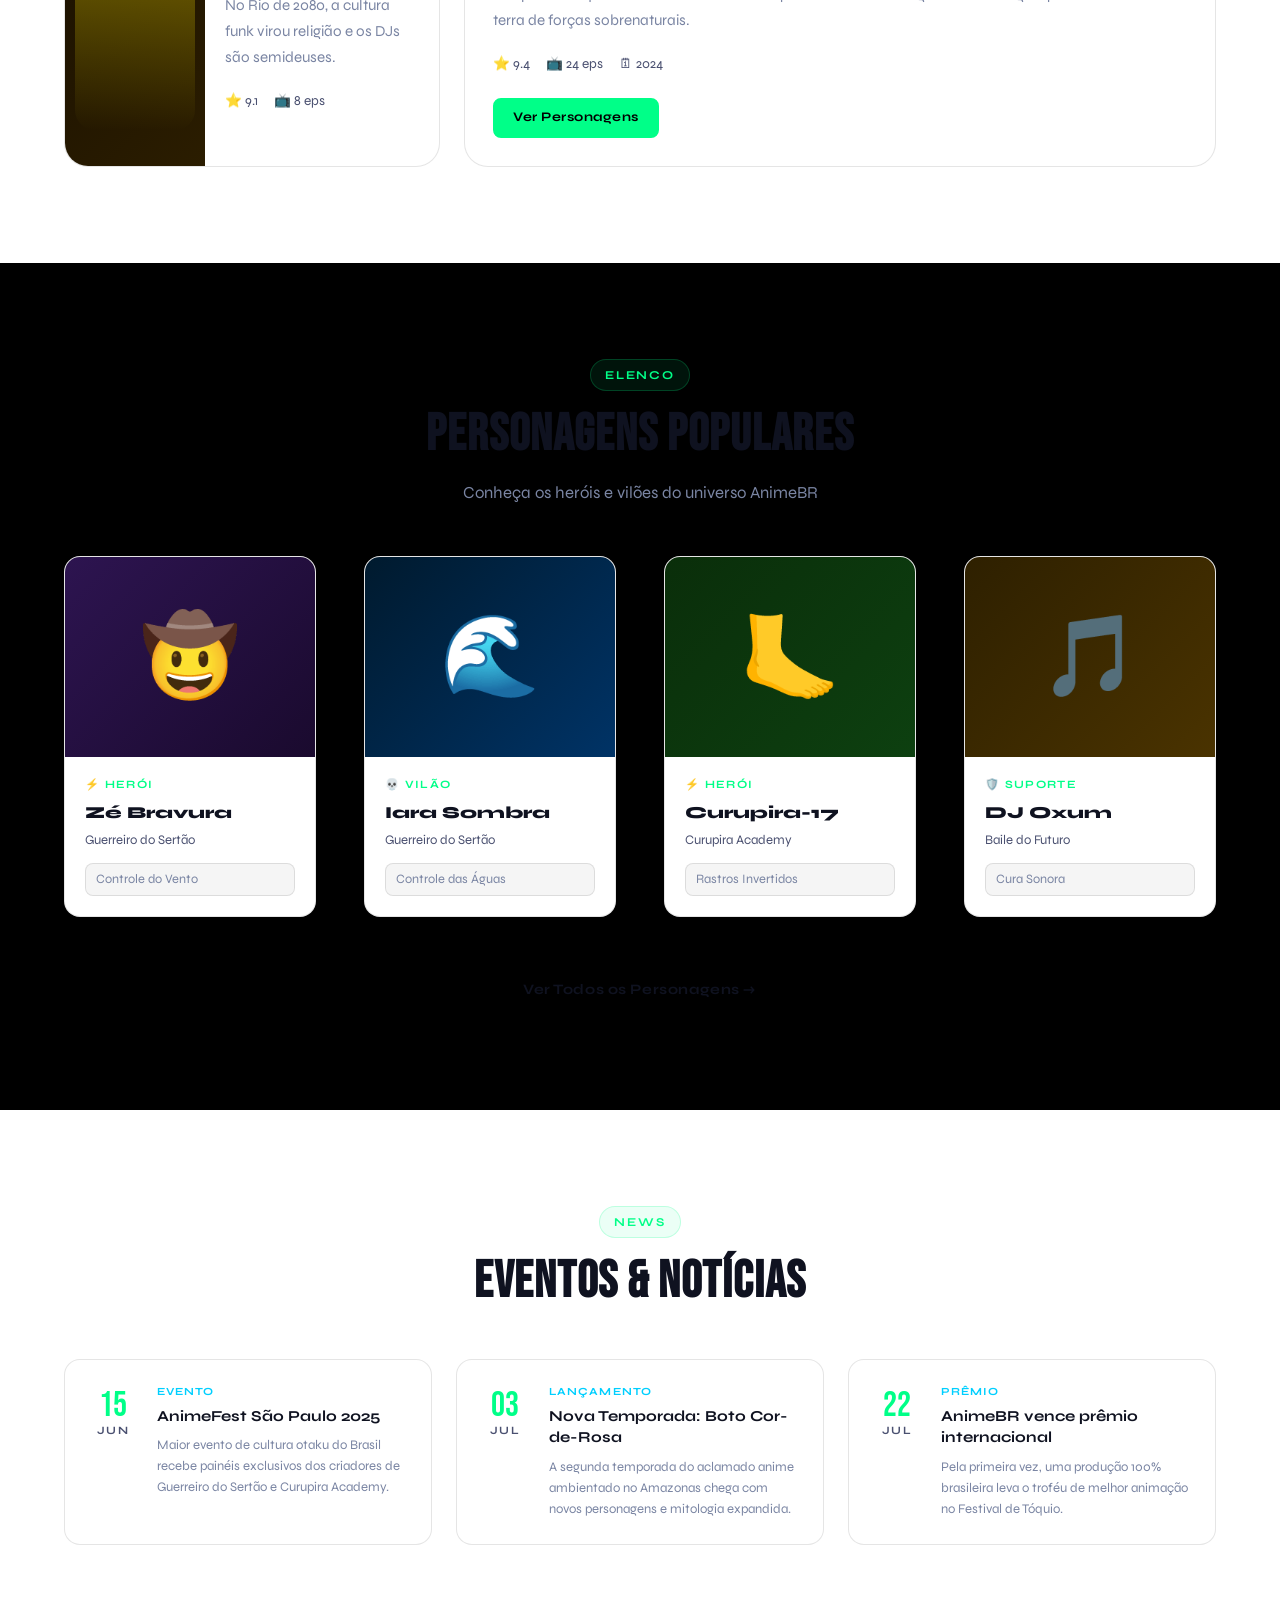
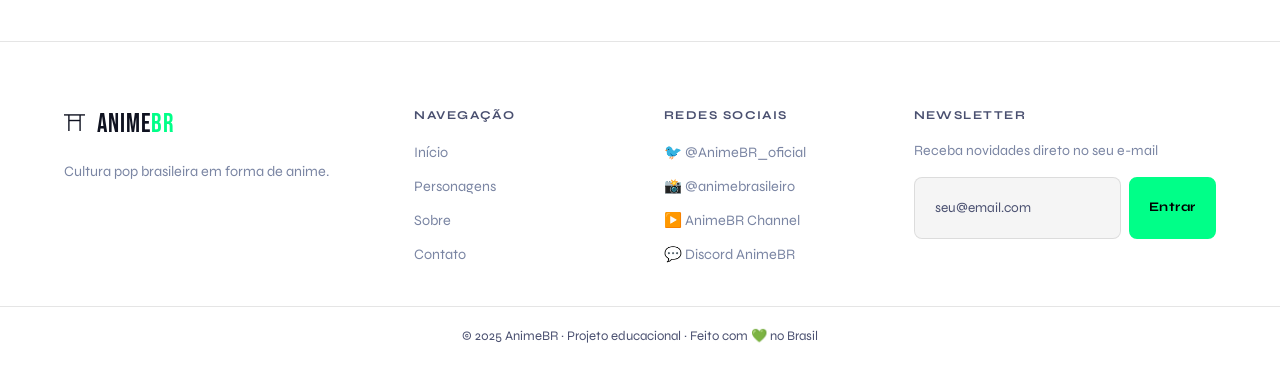
==== commit f30c3d5a: "Bônus B1: CSS inline extraído para arquivos separados" ====
--- a/index.html
+++ b/index.html
@@ -1,5 +1,6 @@
 <!DOCTYPE html>
 <html lang="pt-BR">
+
 <head>
   <meta charset="UTF-8" />
   <meta name="viewport" content="width=device-width, initial-scale=1.0" />
@@ -8,7 +9,9 @@
   <!-- Google Fonts -->
   <link rel="preconnect" href="https://fonts.googleapis.com" />
   <link rel="preconnect" href="https://fonts.gstatic.com" crossorigin />
-  <link href="https://fonts.googleapis.com/css2?family=Bebas+Neue&family=Syne:wght@400;600;700;800&family=Space+Mono:wght@400;700&display=swap" rel="stylesheet" />
+  <link
+    href="https://fonts.googleapis.com/css2?family=Bebas+Neue&family=Syne:wght@400;600;700;800&family=Space+Mono:wght@400;700&display=swap"
+    rel="stylesheet" />
 
   <!-- CSS separados por responsabilidade -->
   <link rel="stylesheet" href="css/reset.css" />
@@ -16,7 +19,10 @@
   <link rel="stylesheet" href="css/header.css" />
   <link rel="stylesheet" href="css/home.css" />
   <link rel="stylesheet" href="css/footer.css" />
+  <link rel="stylesheet" href="./css/contato.css">
+  <link rel="stylesheet" href="./css/sobre.css">
 </head>
+
 <body class="dark-mode">
 
   <!-- ===== HEADER ===== -->
@@ -97,7 +103,7 @@
         <p class="section-desc">Os animes brasileiros que estão conquistando o mundo</p>
       </div>
 
-     
+
       <div class="destaques-grid">
 
         <article class="destaque-card destaque-main">
@@ -110,7 +116,8 @@
           <div class="destaque-info">
             <span class="destaque-cat">Ação / Aventura</span>
             <h3 class="destaque-title">Guerreiro do Sertão</h3>
-            <p class="destaque-desc">Um jovem vaqueiro do Nordeste descobre poderes ancestrais ligados à caatinga e precisa defender sua terra de forças sobrenaturais.</p>
+            <p class="destaque-desc">Um jovem vaqueiro do Nordeste descobre poderes ancestrais ligados à caatinga e
+              precisa defender sua terra de forças sobrenaturais.</p>
             <div class="destaque-meta">
               <span>⭐ 9.4</span>
               <span>📺 24 eps</span>
@@ -187,7 +194,7 @@
         <h2 class="section-title">Eventos & Notícias</h2>
       </div>
 
-     
+
       <div class="noticias-grid">
 
         <div class="noticia-card">
@@ -198,7 +205,8 @@
           <div class="noticia-content">
             <span class="noticia-tag">Evento</span>
             <h4 class="noticia-title">AnimeFest São Paulo 2025</h4>
-            <p class="noticia-desc">Maior evento de cultura otaku do Brasil recebe painéis exclusivos dos criadores de Guerreiro do Sertão e Curupira Academy.</p>
+            <p class="noticia-desc">Maior evento de cultura otaku do Brasil recebe painéis exclusivos dos criadores de
+              Guerreiro do Sertão e Curupira Academy.</p>
           </div>
         </div>
 
@@ -210,7 +218,8 @@
           <div class="noticia-content">
             <span class="noticia-tag">Lançamento</span>
             <h4 class="noticia-title">Nova Temporada: Boto Cor-de-Rosa</h4>
-            <p class="noticia-desc">A segunda temporada do aclamado anime ambientado no Amazonas chega com novos personagens e mitologia expandida.</p>
+            <p class="noticia-desc">A segunda temporada do aclamado anime ambientado no Amazonas chega com novos
+              personagens e mitologia expandida.</p>
           </div>
         </div>
 
@@ -222,7 +231,8 @@
           <div class="noticia-content">
             <span class="noticia-tag">Prêmio</span>
             <h4 class="noticia-title">AnimeBR vence prêmio internacional</h4>
-            <p class="noticia-desc">Pela primeira vez, uma produção 100% brasileira leva o troféu de melhor animação no Festival de Tóquio.</p>
+            <p class="noticia-desc">Pela primeira vez, uma produção 100% brasileira leva o troféu de melhor animação no
+              Festival de Tóquio.</p>
           </div>
         </div>
 
@@ -281,4 +291,5 @@
   <script src="js/cards.js"></script>
   <script src="js/main.js"></script>
 </body>
-</html>
+
+</html>
--- a/css/global.css
+++ b/css/global.css
@@ -6,65 +6,65 @@
 /* ── VARIÁVEIS DE TEMA DARK (padrão) ── */
 :root {
   /* Cores neon */
-  --neon-green:   #00ff88;
-  --neon-blue:    #00cfff;
-  --neon-purple:  #bf5fff;
-  --neon-yellow:  #ffe600;
+  --neon-green: #00ff88;
+  --neon-blue: #00cfff;
+  --neon-purple: #bf5fff;
+  --neon-yellow: #ffe600;
 
   /* Backgrounds */
-  --bg-primary:   #0a0c10;
+  --bg-primary: #0a0c10;
   --bg-secondary: #111420;
-  --bg-card:      #161926;
+  --bg-card: #161926;
 
   /* Glass effect */
-  --glass-bg:     rgba(255, 255, 255, 0.04);
+  --glass-bg: rgba(255, 255, 255, 0.04);
   --glass-border: rgba(255, 255, 255, 0.08);
 
   /* Texto */
-  --text-primary:   #f0f4ff;
+  --text-primary: #f0f4ff;
   --text-secondary: #7a85a3;
-  --text-muted:     #4a5070;
-
+  --text-muted: #4a5070;
+  
   /* Gradientes */
-  --grad-hero:    linear-gradient(135deg, #0a0c10 0%, #0d1220 50%, #101528 100%);
-  --grad-green:   linear-gradient(135deg, #00ff88, #00cfff);
-  --grad-purple:  linear-gradient(135deg, #bf5fff, #00cfff);
-  --grad-brazil:  linear-gradient(135deg, #009c3b, #ffdf00, #002776);
+  --grad-hero: linear-gradient(135deg, #0a0c10 0%, #0d1220 50%, #101528 100%);
+  --grad-green: linear-gradient(135deg, #00ff88, #00cfff);
+  --grad-purple: linear-gradient(135deg, #bf5fff, #00cfff);
+  --grad-brazil: linear-gradient(135deg, #009c3b, #ffdf00, #002776);
 
   /* Sombras */
-  --shadow-neon:  0 0 20px rgba(0, 255, 136, 0.2);
-  --shadow-card:  0 8px 32px rgba(0, 0, 0, 0.4);
+  --shadow-neon: 0 0 20px rgba(0, 255, 136, 0.2);
+  --shadow-card: 0 8px 32px rgba(0, 0, 0, 0.4);
 
   /* Tipografia */
   --font-display: 'Bebas Neue', sans-serif;
-  --font-body:    'Syne', sans-serif;
-  --font-mono:    'Space Mono', monospace;
+  --font-body: 'Syne', sans-serif;
+  --font-mono: 'Space Mono', monospace;
 
   /* Layout */
-  --header-h:     72px;
-  --container-w:  1200px;
-  --radius-sm:    8px;
-  --radius-md:    16px;
-  --radius-lg:    24px;
+  --header-h: 72px;
+  --container-w: 1200px;
+  --radius-sm: 8px;
+  --radius-md: 16px;
+  --radius-lg: 24px;
+  --padding: 96px 0;
 
   /* Transições */
-  --transition:   0.3s cubic-bezier(0.4, 0, 0.2, 1);
+  --transition: 0.3s cubic-bezier(0.4, 0, 0.2, 1);
 }
 
 /* ── TEMA LIGHT ── */
 body.light-mode {
-  --bg-primary:   #f0f2f8;
+  --bg-primary: black;
   --bg-secondary: #ffffff;
-  --bg-card:      #ffffff;
-
-  --glass-bg:     rgba(0, 0, 0, 0.04);
+  --bg-card: #ffffff;
+
+  --glass-bg: rgba(0, 0, 0, 0.04);
   --glass-border: rgba(0, 0, 0, 0.1);
 
-  --text-primary:   #0f1220;
-  
-
-  --shadow-card:  0 8px 32px rgba(0, 0, 0, 0.08);
-  --grad-hero:    linear-gradient(135deg, #e8ebf8 0%, #f0f3ff 100%);
+  --text-primary: #0f1220;
+
+  --shadow-card: 0 8px 32px rgba(0, 0, 0, 0.08);
+  --grad-hero: linear-gradient(135deg, #c8f5d6 0%, #e4fff0 100%);
 }
 
 /* ── BASE ── */
@@ -84,7 +84,8 @@
 
 /* ── SEÇÕES ── */
 .section {
-  padding: 96px 0;
+  padding: var(--padding);
+
 }
 
 /* ── SECTION HEADER ── */
@@ -149,17 +150,13 @@
   border-color: var(--neon-green);
 }
 
-
+/* Altera para desafio 8 */
 .btn-primary:hover {
   background: transparent;
   color: var(--neon-green);
   box-shadow: var(--shadow-neon);
-}
-
-
-.btn-primary:hover {
   transform: translateY(-3px);
- }
+}
 
 .btn-outline {
   background: transparent;
@@ -267,14 +264,31 @@
   letter-spacing: 0.04em;
 }
 
-.logo-icon { font-size: 1.4rem; }
-.logo-br { color: var(--neon-green); }
+.logo-icon {
+  font-size: 1.4rem;
+}
+
+.logo-br {
+  color: var(--neon-green);
+}
 
 /* ── SCROLLBAR ── */
-::-webkit-scrollbar { width: 6px; }
-::-webkit-scrollbar-track { background: var(--bg-primary); }
-::-webkit-scrollbar-thumb { background: var(--glass-border); border-radius: 3px; }
-::-webkit-scrollbar-thumb:hover { background: var(--neon-green); }
+::-webkit-scrollbar {
+  width: 6px;
+}
+
+::-webkit-scrollbar-track {
+  background: var(--bg-primary);
+}
+
+::-webkit-scrollbar-thumb {
+  background: var(--glass-border);
+  border-radius: 3px;
+}
+
+::-webkit-scrollbar-thumb:hover {
+  background: var(--neon-green);
+}
 
 /* ── SELEÇÃO ── */
 ::selection {
@@ -284,6 +298,11 @@
 
 /* ── RESPONSIVO BÁSICO ── */
 @media (max-width: 768px) {
-  .section { padding: 64px 0; }
-  .page-hero-content { padding: 48px 24px; }
-}
+  .section {
+    padding: var(--padding);
+  }
+
+  .page-hero-content {
+    padding: 48px 24px;
+  }
+}
--- a/css/home.css
+++ b/css/home.css
@@ -38,7 +38,7 @@
   font-weight: 700;
   letter-spacing: 0.2em;
   text-transform: uppercase;
-  color: white;
+  color: var(--text-primary);
   /* altera para branco Desafio 1 */
   margin-bottom: 20px;
 }
@@ -61,7 +61,7 @@
 
 .hero-desc {
   font-size: 1.1rem;
-  color: white;
+  color: var(--text-primary);
   /* Altera para branco Desafio 1*/
   line-height: 1.8;
   max-width: 480px;
@@ -186,7 +186,8 @@
   align-items: stretch;
 }
 
-/* Inverte o Grid-column do .destaque-side .destaque-main Desafio 6*/
+/*Altera Inverte o Grid-column do .destaque-side .destaque-main Desafio 6*/
+
 .destaque-side .destaque-thumb {
   flex: 0 0 140px;
   min-height: 160px;
@@ -332,7 +333,7 @@
   align-items: center;
   justify-content: center;
   font-size: 5rem;
-  object-fit: none;
+  object-fit: contain;
   /* Altera para none Desafio 5*/
   position: relative;
   overflow: hidden;
@@ -479,6 +480,19 @@
   .noticias-grid {
     grid-template-columns: 1fr;
   }
+
+  .destaques-grid {
+    grid-template-columns: 1fr;
+  }
+
+  .destaque-main {
+    grid-column: auto;
+    grid-row: auto;
+  }
+
+  .destaque-side {
+    grid-column: auto;
+  }
 }
 
 @media (max-width: 600px) {
--- a/css/contato.css
+++ b/css/contato.css
@@ -0,0 +1,141 @@
+.contato-section {
+    padding: var(--padding);
+}
+
+.contato-grid {
+    display: grid;
+    grid-template-columns: 1fr 1.6fr;
+    gap: 60px;
+    align-items: start;
+    margin-top: 60px;
+}
+
+.contato-info h3 {
+    font-family: 'Syne', sans-serif;
+    font-size: 1.5rem;
+    font-weight: 700;
+    color: var(--text-primary);
+    margin-bottom: 16px;
+}
+
+.contato-info p {
+    color: var(--text-secondary);
+    line-height: 1.7;
+    margin-bottom: 32px;
+}
+
+.social-links {
+    display: flex;
+    flex-direction: column;
+    gap: 12px;
+}
+
+.social-link {
+    display: flex;
+    align-items: center;
+    gap: 14px;
+    padding: 14px 20px;
+    background: var(--glass-bg);
+    border: 1px solid var(--glass-border);
+    border-radius: 12px;
+    color: var(--text-primary);
+    text-decoration: none;
+    font-size: 0.95rem;
+    transition: border-color 0.3s, transform 0.3s;
+    backdrop-filter: blur(10px);
+}
+
+.social-link:hover {
+    border-color: var(--neon-green);
+    transform: translateX(6px);
+}
+
+.social-icon {
+    font-size: 1.4rem;
+    width: 36px;
+    text-align: center;
+}
+
+/* ===== FORMULÁRIO ===== */
+.contato-form {
+    background: var(--glass-bg);
+    border: 1px solid var(--glass-border);
+    border-radius: 24px;
+    padding: 40px;
+    backdrop-filter: blur(16px);
+}
+
+.form-group {
+    margin-bottom: 24px;
+}
+
+.form-label {
+    display: block;
+    font-size: 0.85rem;
+    font-weight: 600;
+    color: var(--text-secondary);
+    margin-bottom: 8px;
+    text-transform: uppercase;
+    letter-spacing: 0.06em;
+}
+
+
+.form-input,
+.form-select,
+.form-textarea {
+    width: 100%;
+    padding: 20px 20px;
+    /* altera padding para 20 20 Desafio 2*/
+    background: var(--bg-secondary);
+    border: 1px solid var(--glass-border);
+    border-radius: 10px;
+    color: var(--text-primary);
+    font-family: 'Syne', sans-serif;
+    font-size: 0.95rem;
+    transition: border-color 0.3s, box-shadow 0.3s;
+    outline: none;
+}
+
+.form-input:focus,
+.form-select:focus,
+.form-textarea:focus {
+    border-color: var(--neon-green);
+    box-shadow: 0 0 0 3px rgba(0, 255, 136, 0.1);
+}
+
+.form-select {
+    appearance: none;
+    cursor: pointer;
+}
+
+.form-textarea {
+    resize: vertical;
+    min-height: 140px;
+}
+
+.form-row {
+    display: grid;
+    grid-template-columns: 1fr 1fr;
+    gap: 20px;
+}
+
+
+.form-submit {
+    text-align: left;
+    margin-top: 8px;
+}
+
+.form-submit .btn {
+    padding: 14px 48px;
+    font-size: 1rem;
+}
+
+@media (max-width: 768px) {
+    .contato-grid {
+        grid-template-columns: 1fr;
+    }
+
+    .form-row {
+        grid-template-columns: 1fr;
+    }
+}
--- a/css/sobre.css
+++ b/css/sobre.css
@@ -0,0 +1,218 @@
+.timeline-section {
+    padding: var(--padding);
+}
+
+.timeline {
+    position: relative;
+    max-width: 800px;
+    margin: 60px auto 0;
+}
+
+.timeline::before {
+    content: '';
+    position: absolute;
+    left: 50%;
+    top: 0;
+    bottom: 0;
+    width: 2px;
+    background: linear-gradient(to bottom, var(--neon-green), var(--neon-purple));
+    transform: translateX(-50%);
+}
+
+.timeline-item {
+    display: flex;
+    gap: 40px;
+    margin-bottom: 60px;
+    position: relative;
+}
+
+.timeline-item:nth-child(even) {
+    flex-direction: row-reverse;
+}
+
+.timeline-year {
+    flex: 0 0 120px;
+    text-align: center;
+    background: var(--glass-bg);
+    border: 1px solid var(--glass-border);
+    border-radius: 12px;
+    padding: 16px 8px;
+    backdrop-filter: blur(10px);
+    display: flex;
+    align-items: center;
+    justify-content: center;
+}
+
+.timeline-year span {
+    font-family: 'Bebas Neue', sans-serif;
+    font-size: 2rem;
+    color: var(--neon-green);
+}
+
+.timeline-dot {
+    position: absolute;
+    left: 50%;
+    top: 50%;
+    transform: translate(-50%, -50%);
+    width: 14px;
+    height: 14px;
+    border-radius: 50%;
+    background: var(--neon-green);
+    box-shadow: 0 0 12px var(--neon-green);
+    z-index: 2;
+}
+
+.timeline-content {
+    flex: 1;
+    background: var(--glass-bg);
+    border: 1px solid var(--glass-border);
+    border-radius: 16px;
+    padding: 24px;
+    backdrop-filter: blur(10px);
+}
+
+.timeline-content h3 {
+    font-family: 'Syne', sans-serif;
+    font-size: 1.2rem;
+    font-weight: 700;
+    color: var(--text-primary);
+    margin-bottom: 8px;
+}
+
+.timeline-content p {
+    color: var(--text-secondary);
+    font-size: 0.95rem;
+    line-height: 1.6;
+}
+
+.sobre-intro {
+    display: grid;
+    grid-template-columns: 1fr 1fr;
+    gap: 60px;
+    align-items: center;
+    padding: 80px 0;
+}
+
+.sobre-intro-text h2 {
+    font-family: 'Bebas Neue', sans-serif;
+    font-size: clamp(2.5rem, 5vw, 4rem);
+    line-height: 1;
+    margin-bottom: 24px;
+    color: var(--text-primary);
+}
+
+.sobre-intro-text p {
+    color: var(--text-secondary);
+    line-height: 1.8;
+    margin-bottom: 16px;
+}
+
+.sobre-stats {
+    display: grid;
+    grid-template-columns: 1fr 1fr;
+    gap: 20px;
+}
+
+.stat-box {
+    background: var(--glass-bg);
+    border: 1px solid var(--glass-border);
+    border-radius: 16px;
+    padding: 28px 20px;
+    text-align: center;
+    backdrop-filter: blur(10px);
+}
+
+.stat-number {
+    font-family: 'Bebas Neue', sans-serif;
+    font-size: 3rem;
+    color: var(--neon-green);
+    display: block;
+    line-height: 1;
+}
+
+.stat-label {
+    font-size: 0.85rem;
+    color: var(--text-secondary);
+    margin-top: 8px;
+    display: block;
+}
+
+.team-section {
+    padding: var(--padding);
+}
+
+.team-grid {
+    display: grid;
+    grid-template-columns: repeat(3, 1fr);
+    gap: 30px;
+    margin-top: 60px;
+}
+
+.team-card {
+    background: var(--glass-bg);
+    border: 1px solid var(--glass-border);
+    border-radius: 20px;
+    padding: 32px 24px;
+    text-align: center;
+    backdrop-filter: blur(10px);
+    transition: transform 0.3s ease;
+}
+
+.team-card:hover {
+    transform: translateY(-8px);
+}
+
+.team-avatar {
+    width: 80px;
+    height: 80px;
+    border-radius: 50%;
+    background: linear-gradient(135deg, var(--neon-green), var(--neon-blue));
+    display: flex;
+    align-items: center;
+    justify-content: center;
+    font-size: 2rem;
+    margin: 0 auto 16px;
+}
+
+.team-name {
+    font-family: 'Syne', sans-serif;
+    font-weight: 700;
+    font-size: 1.1rem;
+    color: var(--text-primary);
+    margin-bottom: 4px;
+}
+
+.team-role {
+    font-size: 0.85rem;
+    color: var(--neon-green);
+    margin-bottom: 12px;
+}
+
+.team-bio {
+    font-size: 0.9rem;
+    color: var(--text-secondary);
+    line-height: 1.5;
+}
+
+@media (max-width: 768px) {
+    .sobre-intro {
+        grid-template-columns: 1fr;
+    }
+
+    .team-grid {
+        grid-template-columns: 1fr;
+    }
+
+    .timeline-item,
+    .timeline-item:nth-child(even) {
+        flex-direction: column;
+    }
+
+    .timeline::before {
+        left: 20px;
+    }
+
+    .timeline-dot {
+        left: 20px;
+    }
+}
